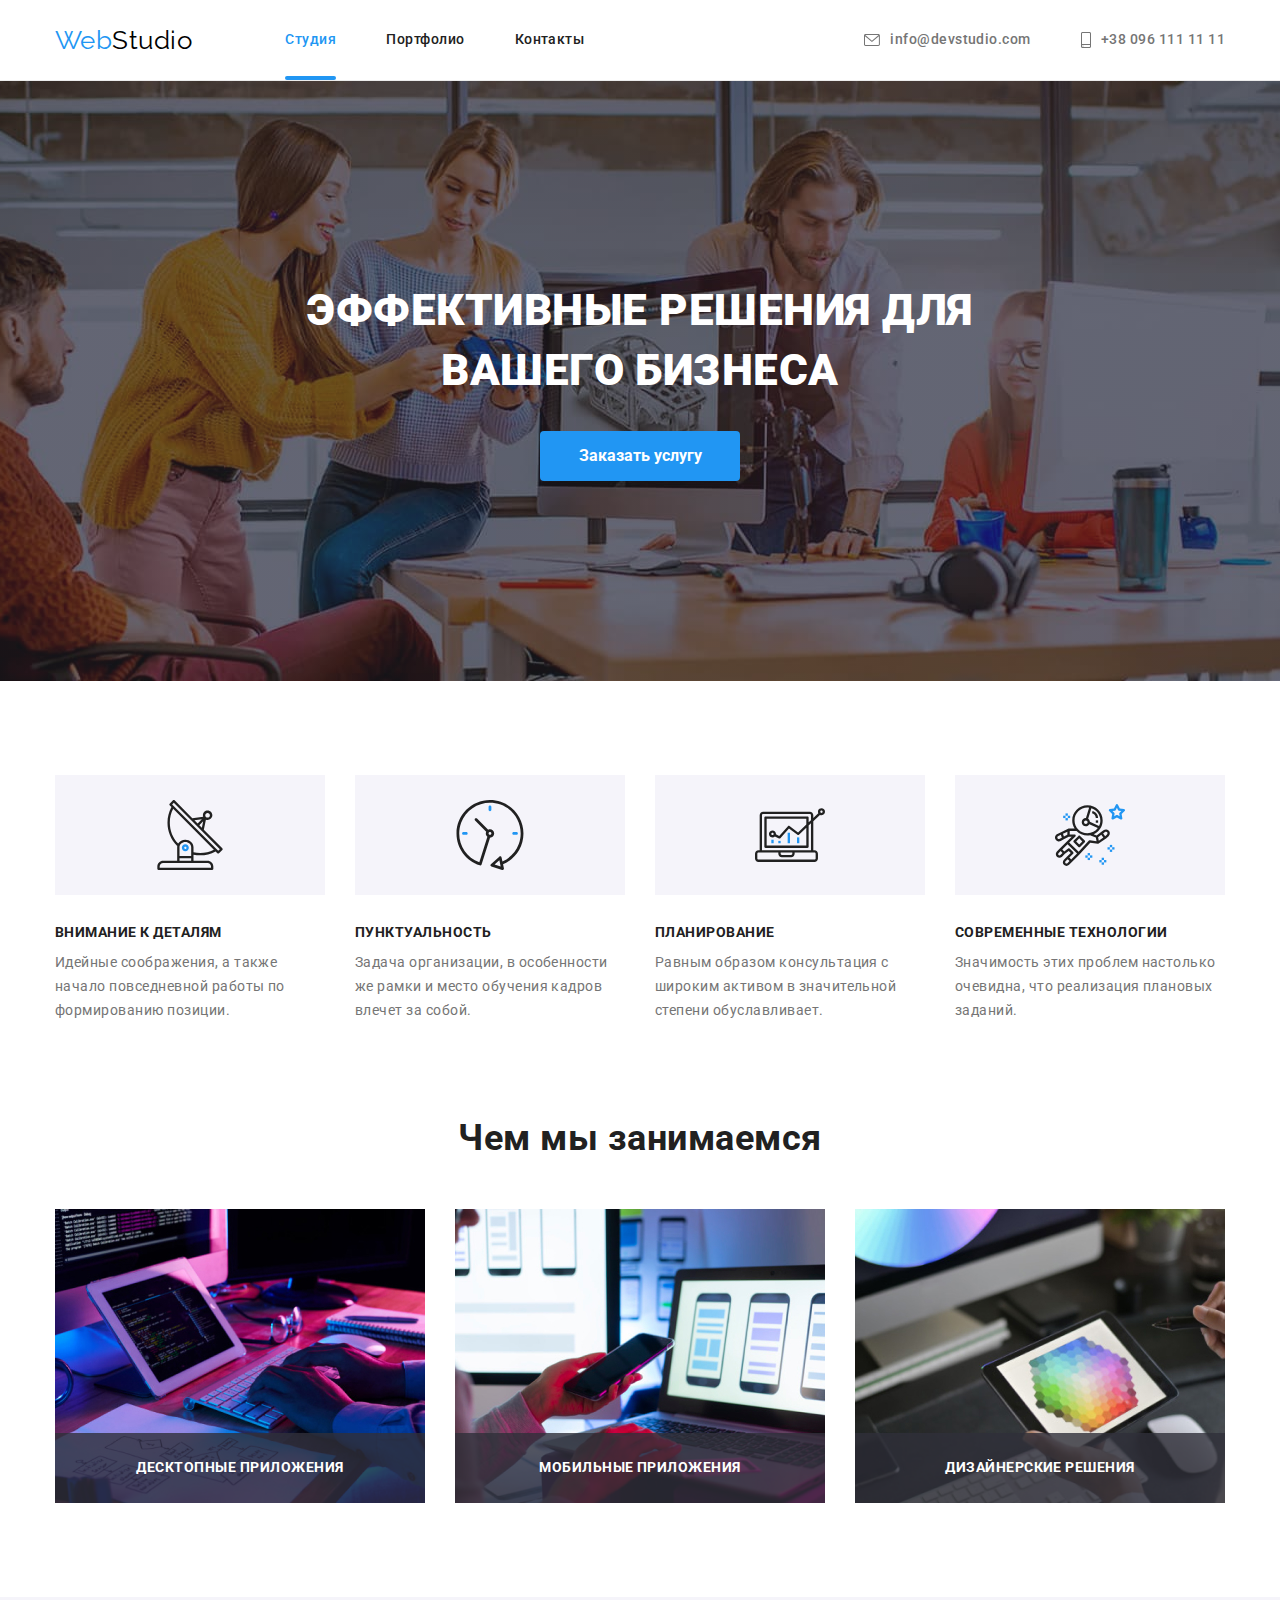
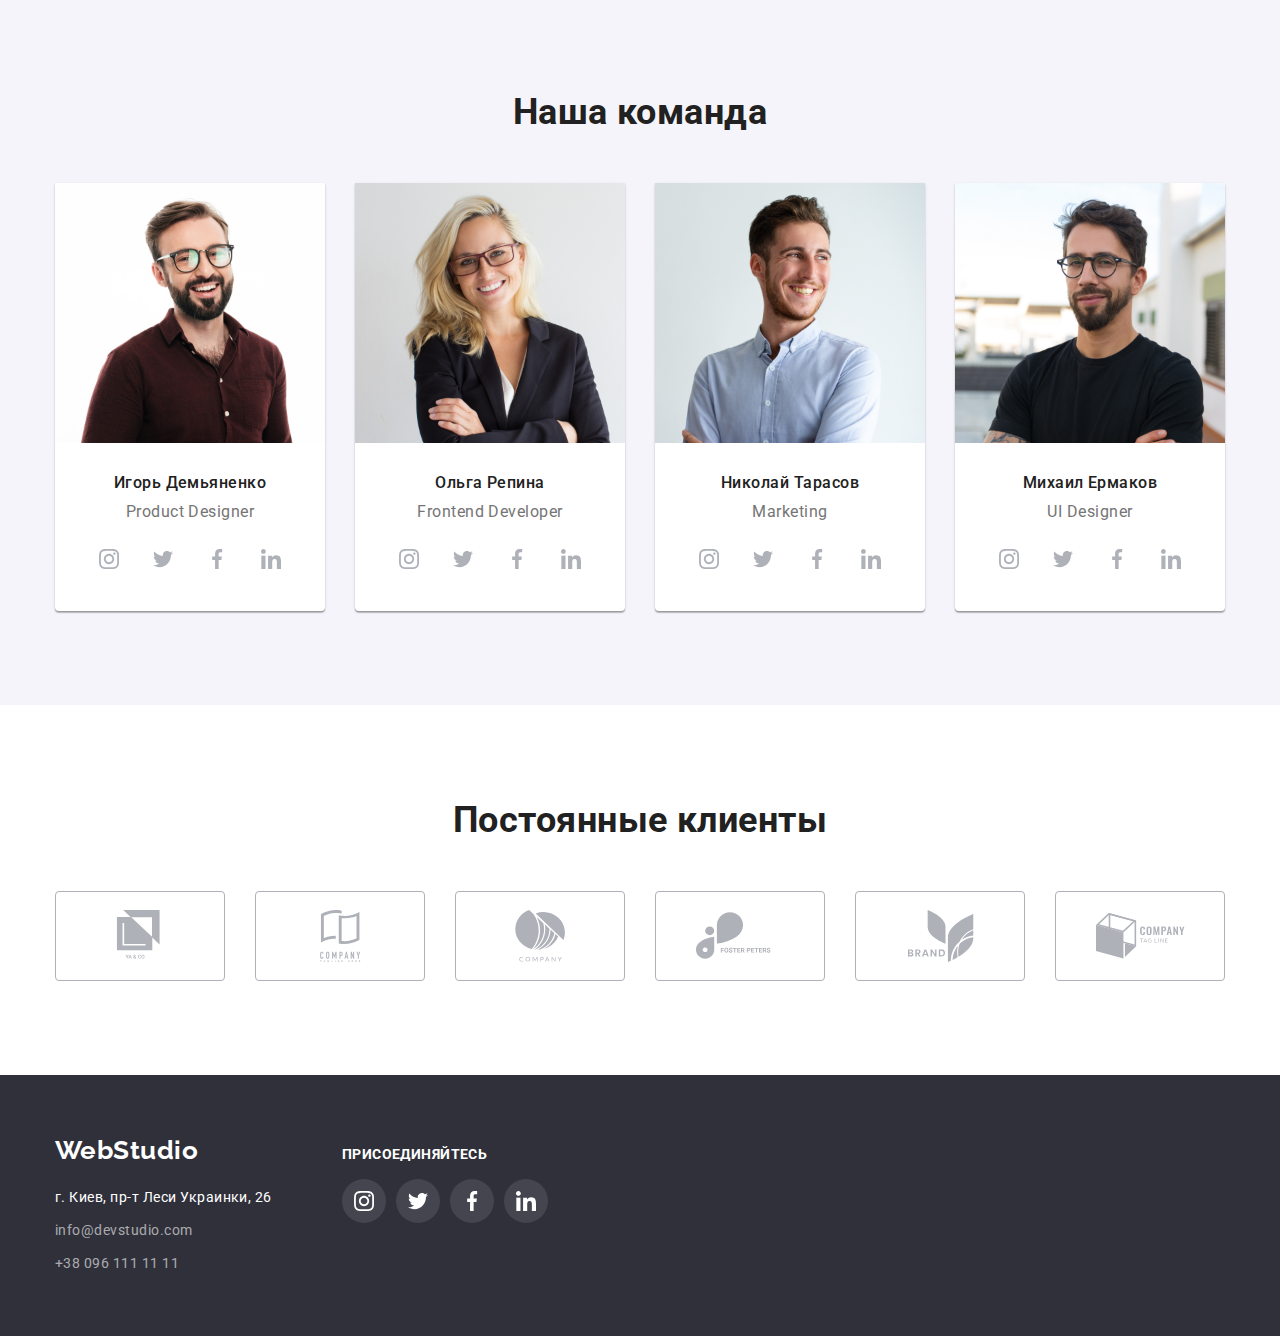
==== index.html @ 4052e4c1 "добавляет файлы из ДЗ №5" ====
<!DOCTYPE html>
<html lang="en">
<head>
    <meta charset="UTF-8">
    <meta name="viewport" content="width=device-width, initial-scale=1.0">
    <link rel="stylesheet" href="https://cdnjs.cloudflare.com/ajax/libs/modern-normalize/1.0.0/modern-normalize.min.css">
    <link rel="stylesheet" href="./css/styles.css">
    <title>Studio</title>
    <link rel="preconnect" href="https://fonts.gstatic.com">
    <link href="https://fonts.googleapis.com/css2?family=Raleway:wght@700&family=Roboto:wght@400;500;700;900&display=swap" rel="stylesheet">
</head>
<body>
 <header class="head">
  <div class="container header">
    <nav class="main-nav"> 
        <a href="./index.html" class="logo-header"><span class="first-part-logo">Web</span>Studio</a>
     <ul class="site-nav list">
         <li class="item"><a class="link current" href="./index.html">Студия</a></li>
         <li class="item"><a class="link" href="./portfolio.html">Портфолио</a></li>
         <li class="item"><a class="link" href="">Контакты</a></li>
     </ul>
    </nav>
       <ul class="auth-nav list">
          <li class="item"><a class="link" href="mailto:info@devstudio.com">
            <svg class="contacts-icon" width="16" height="12">
              <use href="./images/svg/sprite.svg#icon-letter"></use>
            </svg>
            info@devstudio.com</a></li>
          <li class="item"><a class="link" href="tel:+380961111111">
            <svg class="contacts-icon" width="10" height="16">
            <use href="./images/svg/sprite.svg#icon-smartphone"></use>
          </svg>
            +38 096 111 11 11</a></li>
      </ul> 
  </div>
</header>

 <main>
     <!--hero section-->
     <section class="hero">
      <div class="container">
        <h1 class="main-header">Эффективные решения для вашего бизнеса</h1>   
        <button data-modal-open class="button" type="button">Заказать услугу</button>  
      </div>
     </section>
 
     <!--features section-->
     <section class="features-section">
    <div class="container">
        <h2 class="visually-hidden features-main-title">Особенности</h2>
        <ul class="features-list list">
            <li class="item icon-antenna">
                <div class="features-svg">
                  <svg class="features-icon">
                    <use href="./images/svg/sprite.svg#icon-antenna"></use>
                  </svg>
                </div>
                <h3 class="features-title">ВНИМАНИЕ К ДЕТАЛЯМ</h3>
                <p class="features-text">Идейные соображения, а также начало повседневной работы по формированию позиции.</p>
            </li>
            <li class="item icon-clock">
                <div class="features-svg">
                  <svg class="features-icon">
                    <use href="./images/svg/sprite.svg#icon-clock"></use>
                  </svg>
                </div>
                <h3 class="features-title">ПУНКТУАЛЬНОСТЬ</h3>
                <p class="features-text">Задача организации, в особенности же рамки и место обучения кадров влечет за собой.</p>
            </li>
            <li class="item icon-diagram">
                <div class="features-svg">
                  <svg class="features-icon">
                    <use href="./images/svg/sprite.svg#icon-diagram"></use>
                  </svg>
                </div>
                <h3 class="features-title">ПЛАНИРОВАНИЕ</h3>
                <p class="features-text">Равным образом консультация с широким активом в значительной степени обуславливает.</p>
            </li>
            <li class="item icon-astronaut">
                <div class="features-svg">
                  <svg class="features-icon">
                    <use href="./images/svg/sprite.svg#icon-astronaut"></use>
                  </svg>
                </div>
                <h3 class="features-title">СОВРЕМЕННЫЕ ТЕХНОЛОГИИ</h3>
                <p class="features-text">Значимость этих проблем настолько очевидна, что реализация плановых заданий.</p>
            </li>
        </ul>
    </div>
     </section>
     <!--what we do-->
     <section class="section">
       <div class="container">
        <h2 class="what-we-do-title">Чем мы занимаемся</h2>
        <ul class="what-we-do-list list">
         <li class="item">
          <div class="what-we-do-thumb">
             <img src="./images/what-we-do/box1.jpg" alt="photo1" width="370">
             <p class="what-we-do-description">Десктопные приложения</p>
          </div>
         </li>
         <li class="item">
          <div class="what-we-do-thumb">
             <img src="./images/what-we-do/box2.jpg" alt="photo2" width="370">
             <p class="what-we-do-description">Мобильные приложения</p>
          </div>
         </li>
         <li class="item">
          <div class="what-we-do-thumb">
             <img src="./images/what-we-do/box3.jpg" alt="photo3" width="370">
             <p class="what-we-do-description">Дизайнерские решения</p>
          </div>
         </li>
        </ul>
       </div>
     </section>
     <!--our team-->
     <section class="section our-team">
      <div class="container">
        <h2 class="our-team-title">Наша команда</h2>
        <ul class="our-team-list list">
          <li class="our-team-card item">
              <img src="./images/our-team/productdesigner.jpg" alt="Ihor Demianenko" width="270">
              <div class="our-team-description">
               <h3 class="our-team-name">Игорь Демьяненко</h3>
               <p class="our-team-proffession">Product Designer</p>
               <ul class="social-list list">
                <li class="item">
                  <a class="link" href="#">
                   <svg class="social-icon">
                    <use href="./images/svg/sprite.svg#icon-instagram"></use>
                   </svg>  
                  </a>
                </li>
                <li class="item">
                  <a class="link" href="#">
                   <svg class="social-icon">
                    <use href="./images/svg/sprite.svg#icon-twitter"></use>
                   </svg>  
                  </a>
                </li>
                <li class="item">
                  <a class="link" href="#">
                   <svg class="social-icon">
                    <use href="./images/svg/sprite.svg#icon-facebook"></use>
                   </svg>  
                  </a>
                </li>
                <li class="item">
                 <a class="link" href="#">
                  <svg class="social-icon">
                   <use href="./images/svg/sprite.svg#icon-linkedin"></use>
                  </svg>  
                 </a>
                 </li>
               </ul>
            </div>
        </li>
          <li class="our-team-card item">
              <img src="./images/our-team/FrontendDeveloper.jpg" alt="Olga Repina" width="270">
              <div class="our-team-description">
                  <h3 class="our-team-name">Ольга Репина</h3>
                  <p class="our-team-proffession">Frontend Developer</p>
                    <ul class="social-list list">
                      <li class="item">
                        <a class="link" href="#">
                          <svg class="social-icon">
                            <use href="./images/svg/sprite.svg#icon-instagram"></use>
                          </svg>
                        </a>
                      </li>
                      <li class="item">
                        <a class="link" href="#">
                          <svg class="social-icon">
                            <use href="./images/svg/sprite.svg#icon-twitter"></use>
                          </svg>
                        </a>
                      </li>
                      <li class="item">
                        <a class="link" href="#">
                          <svg class="social-icon">
                            <use href="./images/svg/sprite.svg#icon-facebook"></use>
                          </svg>
                        </a>
                      </li>
                      <li class="item">
                        <a class="link" href="#">
                          <svg class="social-icon">
                            <use href="./images/svg/sprite.svg#icon-linkedin"></use>
                          </svg>
                        </a>
                      </li>
                    </ul>
              </div>
        </li>
          <li class="our-team-card item">
              <img src="./images/our-team/Marketing.jpg" alt="Nickolai Tarasov" width="270">
              <div class="our-team-description">
                  <h3 class="our-team-name">Николай Тарасов</h3>
                  <p class="our-team-proffession">Marketing</p>
                    <ul class="social-list list">
                      <li class="item">
                        <a class="link" href="#">
                          <svg class="social-icon">
                            <use href="./images/svg/sprite.svg#icon-instagram"></use>
                          </svg>
                        </a>
                      </li>
                      <li class="item">
                        <a class="link" href="#">
                          <svg class="social-icon">
                            <use href="./images/svg/sprite.svg#icon-twitter"></use>
                          </svg>
                        </a>
                      </li>
                      <li class="item">
                        <a class="link" href="#">
                          <svg class="social-icon">
                            <use href="./images/svg/sprite.svg#icon-facebook"></use>
                          </svg>
                        </a>
                      </li>
                      <li class="item">
                        <a class="link" href="#">
                          <svg class="social-icon">
                            <use href="./images/svg/sprite.svg#icon-linkedin"></use>
                          </svg>
                        </a>
                      </li>
                    </ul>
              </div>
        </li>
          <li class="our-team-card item">             
              <img src="./images/our-team/UIDesigner.jpg" alt="Mickhail Ermakov" width="270">
              <div class="our-team-description">
                  <h3 class="our-team-name">Михаил Ермаков</h3>
                  <p class="our-team-proffession">UI Designer</p>
                    <ul class="social-list list">
                      <li class="item">
                        <a class="link" href="#">
                          <svg class="social-icon">
                            <use href="./images/svg/sprite.svg#icon-instagram"></use>
                          </svg>
                        </a>
                      </li>
                      <li class="item">
                        <a class="link" href="#">
                          <svg class="social-icon">
                            <use href="./images/svg/sprite.svg#icon-twitter"></use>
                          </svg>
                        </a>
                      </li>
                      <li class="item">
                        <a class="link" href="#">
                          <svg class="social-icon">
                            <use href="./images/svg/sprite.svg#icon-facebook"></use>
                          </svg>
                        </a>
                      </li>
                      <li class="item">
                        <a class="link" href="#">
                          <svg class="social-icon">
                            <use href="./images/svg/sprite.svg#icon-linkedin"></use>
                          </svg>
                        </a>
                      </li>
                    </ul>
              </div>
        </li>
        </ul>
      </div>
    </section>
    <!-- customers -->
    <section class="section">
      <div class="container">
       <h2 class="customers-title">Постоянные клиенты</h2>
       <ul class="customers-list list">
         <li class="item">
           <a class="link" href="#">
             <svg class="customers-icon">
              <use href="./images/svg/sprite.svg#icon-client-1"></use>
             </svg>
           </a>
         </li>
        <li class="item">
          <a class="link" href="#">
            <svg class="customers-icon">
              <use href="./images/svg/sprite.svg#icon-client-2"></use>
            </svg>
          </a>
        </li>
        <li class="item">
          <a class="link" href="#">
            <svg class="customers-icon">
              <use href="./images/svg/sprite.svg#icon-client-3"></use>
            </svg>
          </a>
        </li>
        <li class="item">
          <a class="link" href="#">
            <svg class="customers-icon">
              <use href="./images/svg/sprite.svg#icon-client-4"></use>
            </svg>
          </a>
        </li>
        <li class="item">
          <a class="link" href="#">
            <svg class="customers-icon">
              <use href="./images/svg/sprite.svg#icon-client-5"></use>
            </svg>
          </a>
        </li>
        <li class="item">
          <a class="link" href="#">
            <svg class="customers-icon">
              <use href="./images/svg/sprite.svg#icon-client-6"></use>
            </svg>
          </a>
        </li>
       </ul>
      </div>
    </section>
 </main>
<!--footer-->
    <footer class="footer">
     <div class="container">
      <div class="address-section">
        <a class="logo-footer" href="./ind<span class="first-part-logo">Web</span>Studio</a>
        <address class="address">
          <ul class="list">
            <li class="item"><a class="real-address" href="https://goo.gl/maps/gdsCnBA7zZHFmRez9" target="_blank">г. Киев, пр-т
                Леси Украинки, 26</a></li>
            <li class="item"><a class="contacts" href="mailto:info@devstudio.com">info@devstudio.com</a></li>
            <li class="item"><a class="contacts" href="tel:+380961111111">+38 096 111 11 11</a></li>
          </ul>
        </address>
      </div>
      <div class="join-section">
        <p class="join-title">присоединяйтесь</р>
        <ul class="social-list-footer list">
          <li class="item">
            <a class="link" href="#">
              <svg class="social-icon-footer">
                <use href="./images/svg/sprite.svg#icon-instagram"></use>
              </svg>
            </a>
          </li>
          <li class="item">
            <a class="link" href="#">
              <svg class="social-icon-footer">
                <use href="./images/svg/sprite.svg#icon-twitter"></use>
              </svg>
            </a>
          </li>
          <li class="item">
            <a class="link" href="#">
              <svg class="social-icon-footer">
                <use href="./images/svg/sprite.svg#icon-facebook"></use>
              </svg>
            </a>
          </li>
          <li class="item">
            <a class="link" href="#">
              <svg class="social-icon-footer">
                <use href="./images/svg/sprite.svg#icon-linkedin"></use>
              </svg>
            </a>
          </li>
        </ul>
      </div>
     </div>
    </footer>
<!-- modal -->
    <div data-modal class="backdrop  is-hidden">
      <div class="modal">
        <button data-modal-close type="button" class="close-button" >
          <svg class="button-svg">
            <use href="./images/svg/sprite.svg#icon-close"></use>
          </svg>
        </button>
      </div>
    </div>
  <script src="./js/modal.js"></script>
</body>
</html>
---- css/styles.css ----
/* палитра
чёрний основной #000000
дополнительный чёрний #212121
цвет фона hero и footer #2F303A 
белый цвет #FFFFFF
акцент цвет #2196F3
акцент сёрый #757575
фон чем мы занимаемся #E5E5E5
цвет кнопок портфолио #f5f4fa
цвет иконок соцсетей #AFB1B8

*/
/*переменные*/
:root {
  --primary-text-color: #000000;
  --primary-accent-color: #2196f3;
  --secondary-text-color: #212121;
  --secondary-accent-color: #757575;
  --primary-white-color: #ffffff;
  --hero-background-color: #c4c4c4;
  --portfolio-button-bgc: #f5f4fa;
  --primary-bgc-color: #e5e5e5;
  --card-description-border-color: #eeeeee;
  --header-border-color: #ececec;
  --bg-footer-color: #2f303a;
  --social-icon-color: #afb1b8;
}
body {
  background-color: var(--primary-white-color);
  color: var(--primary-text-color);

  font-family: Roboto, sans-serif;
  letter-spacing: 0.03em;
}
img {
  display: block;
  max-width: 100%;
  height: auto;
}
h1,
h2,
h3,
h4,
h5,
h6,
p {
  margin: 0;
}
ul,
ol {
  margin: 0;
  padding: 0;
}
.container {
  margin-left: auto;
  margin: auto;
  padding: 0 15px;
  width: 1200px;
  /* outline: 2px solid tomato; */
}
.list {
  list-style: none;
}
.visually-hidden {
  position: absolute;
  width: 1px;
  height: 1px;
  margin: -1px;
  padding: 0;
  overflow: hidden;
  border: 0;
  clip: rect(0 0 0 0);
}
/*header*/
.head {
  border-bottom: 1px solid var(--header-border-color);
}
.header {
  display: flex;
}
.main-nav {
  display: flex;
  align-items: center;
}

.logo-header {
  color: var(--primary-text-color);

  font-family: Raleway, sans-serif;
  font-size: 26px;
  line-height: 1.19;
  text-decoration: none;
}
/* .logo-header:hover,
.logo-header:focus{
    color:var(--primary-accent-color);
} */
.logo-header .first-part-logo {
  color: var(--primary-accent-color);
}
.site-nav {
  display: flex;

  margin-left: 93px;
}
.site-nav .item + .item {
  margin-left: 50px;
}
/* .site-nav .item:not(:last-child){
    margin-right: 50px;
} */
.site-nav .link {
  display: block;
  padding-top: 32px;
  padding-bottom: 32px;

  color: var(--secondary-text-color);
  font-weight: 500;
  font-size: 14px;
  line-height: 1.14;
  text-decoration: none;

  transition: color 250ms cubic-bezier(0.4, 0, 0.2, 1);
}
.site-nav .link:hover,
.site-nav .link:focus {
  color: var(--primary-accent-color);
}
.site-nav .link.current {
  position: relative;

  color: var(--primary-accent-color);
}

.link.current::after {
  position: absolute;
  bottom: 0;
  left: 0;
  content: '';
  width: 100%;
  height: 4px;
  background-color: var(--primary-accent-color);
  border-radius: 2px;
}
.auth-nav {
  display: flex;
  margin-left: auto;
}
.auth-nav .item + .item {
  margin-left: 50px;
}

/* .auth-nav .item:not(:last-child){
    margin-right: 50px;
} */

.auth-nav .link {
  display: flex;
  align-items: center;
  padding-top: 32px;
  padding-bottom: 32px;

  color: var(--secondary-accent-color);
  font-weight: 500;
  font-size: 14px;
  line-height: 1.14;
  text-decoration: none;

  transition: color 250ms cubic-bezier(0.4, 0, 0.2, 1);
}

.contacts-icon {
  display: block;
  fill: currentColor;
  margin-right: 10px;
}
.auth-nav .link:hover,
.auth-nav .link:focus {
  color: var(--primary-accent-color);
}
/*hero*/
.hero {
  padding-top: 200px;
  padding-bottom: 200px;
  margin: 0 auto;

  background-color: var(--hero-background-color);
  background-image: linear-gradient(
      to right,
      rgba(47, 48, 58, 0.4),
      rgba(47, 48, 58, 0.4)
    ),
    url(../images/hero/hero-img-optimized.jpg);
  background-repeat: no-repeat;
  background-position: center;
  background-size: cover;
  max-width: 1600px;
  max-height: 600px;
  text-align: center;
}
.main-header {
  max-width: 696px;
  margin-bottom: 30px;
  margin-left: auto;
  margin-right: auto;

  color: var(--primary-white-color);
  font-weight: 900;
  font-size: 44px;
  line-height: 1.36;
  text-align: center;
  text-transform: uppercase;
}
/*button*/
.button {
  color: var(--primary-white-color);
  background-color: var(--primary-accent-color);

  font-family: inherit;
  font-weight: 700;
  font-size: 16px;
  line-height: 1.88;
  text-align: center;
  text-decoration: none;

  border-radius: 4px;
  padding: 10px 32px;
  min-width: 200px;
  display: inline-block;
  border: transparent;
  cursor: pointer;
}
/* .button:hover,
.button:focus,
.button:active{
    color: var(--primary-accent-color);
    background-color: var(--primary-white-color);
} */
.section {
  padding-top: 94px;
  padding-bottom: 94px;
}
.features-main-title {
  color: var(--secondary-text-color);

  font-weight: 700;
  font-size: 36px;
  line-height: 1.17;
  text-align: center;
}
/*features*/
.features-section {
  padding-top: 94px;
}
.features-list {
  display: flex;
}
.features-list .item {
  width: 270px;
}

.features-svg {
  display: flex;
  align-items: center;
  justify-content: center;
  width: 270px;
  height: 120px;
  background-color: var(--portfolio-button-bgc);
  margin-bottom: 30px;
}
.features-icon {
  width: 70px;
  height: 70px;
  fill: currentColor;
}

/* .features-list .item::before {
  display: block;
  content: '';
  height: 120px;
  background-size: contain;
  background-repeat: no-repeat;
  background-position: center;
  background-color: var(--portfolio-button-bgc);
  margin-bottom: 30px;
}
.icon-antenna::before {
  background-image: url(../images/svg/featers-icon/antenna.svg);
}
.icon-clock::before {
  background-image: url(../images/svg/featers-icon/clock.svg);
}
.icon-diagram::before {
  background-image: url(../images/svg/featers-icon/diagram.svg);
}
.icon-astronaut::before {
  background-image: url(../images/svg/featers-icon/astronaut.svg);
} */

.features-list .item + .item {
  margin-left: 30px;
}
.features-title {
  color: var(--secondary-text-color);
  font-weight: 700;
  font-size: 14px;
  line-height: 1.14;
  text-transform: uppercase;
}

.features-text {
  margin-top: 10px;
  color: var(--secondary-accent-color);
  font-size: 14px;
  line-height: 1.71;
}
/* what we do */
.what-we-do-title {
  color: var(--secondary-text-color);
  font-weight: 700;
  font-size: 36px;
  line-height: 1.17;
  text-align: center;
}
.what-we-do-list {
  display: flex;
  margin-top: 50px;
}
.what-we-do-list .item + .item {
  margin-left: 30px;
}

.what-we-do-thumb {
  position: relative;
}
.what-we-do-description {
  position: absolute;
  bottom: 0;
  left: 0;
  font-weight: 700;
  font-size: 14px;
  line-height: 1.14;
  text-align: center;
  text-transform: uppercase;

  color: #ffffff;
  width: 100%;
  height: 70px;
  padding-top: 27px;
  padding-bottom: 27px;
  background-color: rgba(47, 48, 58, 0.8);
}
/*our team*/
.our-team {
  background-color: var(--portfolio-button-bgc);
}
.our-team-title {
  color: var(--secondary-text-color);
  font-weight: 700;
  font-size: 36px;
  line-height: 1.17;
  text-align: center;
}
.our-team-list {
  display: flex;
  margin-top: 50px;
}
.our-team-list > .item + .item {
  margin-left: 30px;
}
.our-team-card {
  width: 270px;
  border-radius: 0px 0px 4px 4px;
  background-color: var(--primary-white-color);
  box-shadow: 0px 1px 3px rgba(0, 0, 0, 0.12), 0px 1px 1px rgba(0, 0, 0, 0.14),
    0px 2px 1px rgba(0, 0, 0, 0.2);
}
.our-team-description {
  padding-top: 30px;
  padding-bottom: 30px;
  padding-left: 24px;
  padding-right: 24px;
}
.our-team-name {
  color: var(--secondary-text-color);
  font-weight: 500;
  font-size: 16px;
  line-height: 1.19;
  text-align: center;
}
.our-team-proffession {
  margin-top: 10px;

  color: var(--secondary-accent-color);
  font-size: 16px;
  line-height: 1.19;
  text-align: center;
}
.social-list {
  display: flex;
  justify-content: center;
  align-items: center;
  margin-top: 16px;
}
.social-list .item + .item {
  margin-left: 10px;
}
.social-list .link {
  display: flex;
  justify-content: center;
  align-items: center;
  width: 44px;
  height: 44px;
  border-radius: 50%;
  color: var(--social-icon-color);

  transition: background-color 250ms cubic-bezier(0.4, 0, 0.2, 1),
    color 250ms cubic-bezier(0.4, 0, 0.2, 1);
}
.social-icon {
  width: 20px;
  height: 20px;
  fill: currentColor;
}
.social-list .link:hover,
.social-list .link:focus {
  background-color: var(--primary-accent-color);
  color: var(--primary-white-color);
  fill: currentColor;
}
/* regular customers */
.customers-title {
  color: var(--secondary-text-color);
  font-weight: 700;
  font-size: 36px;
  line-height: 1.17;
  text-align: center;
}
.customers-list {
  margin-top: 50px;
  display: flex;
  justify-content: center;
  align-items: center;
}

.customers-list .item + .item {
  margin-left: 30px;
}
.customers-list .link {
  display: flex;
  justify-content: center;
  align-items: center;
  width: 170px;
  height: 90px;
  color: var(--social-icon-color);
  border: 1px solid #afb1b8;
  border-radius: 4px;

  transition: border-color 250ms cubic-bezier(0.4, 0, 0.2, 1),
    color 250ms cubic-bezier(0.4, 0, 0.2, 1),
    fill 250ms cubic-bezier(0.4, 0, 0.2, 1),
    border-color 250ms cubic-bezier(0.4, 0, 0.2, 1);
}
.customers-icon {
  width: 89px;
  height: 52px;
  fill: currentColor;
}
.customers-list .link:hover,
.customers-list .link:focus {
  border-color: var(--primary-accent-color);
  color: var(--primary-accent-color);
  fill: currentColor;
}

/*footer*/
.footer {
  padding-top: 60px;
  padding-bottom: 60px;

  background-color: var(--bg-footer-color);
  font-style: normal;
}
.footer .container {
  display: flex;
  align-items: baseline;
}
.address-section {
  margin-right: 70px;
}
.logo-footer {
  color: var(--primary-white-color);
  font-family: Raleway, sans-serif;
  font-weight: 700;
  font-size: 26px;
  line-height: 1.19;
  text-decoration: none;
}
/* .logo-footer:hover,
.logo-footer:focus{
    color:var(--primary-accent-color);
} */
.logo-footer .first-part-logo {
  color: var(--primary-accent-color);
}
.address {
  margin-top: 20px;

  font-style: normal;
  font-size: 14px;
  line-height: 1.71;
}
.real-address {
  color: var(--primary-white-color);
  text-decoration: none;
}
.address .item + .item {
  margin-top: 9px;
}
.contacts {
  color: rgba(255, 255, 255, 0.6);
  text-decoration: none;
}
.join-title {
  color: var(--primary-white-color);
  font-weight: 700;
  font-size: 14px;
  line-height: 1.14;
  letter-spacing: 0.03em;
  text-transform: uppercase;
}
.social-list-footer {
  display: flex;
  justify-content: center;
  align-items: center;
  margin-top: 16px;
}
.social-list-footer .item + .item {
  margin-left: 10px;
}
.social-list-footer .link {
  display: flex;
  justify-content: center;
  align-items: center;
  width: 44px;
  height: 44px;
  border-radius: 50%;
  background: rgba(255, 255, 255, 0.1);
  color: var(--primary-white-color);

  transition: background-color 250ms cubic-bezier(0.4, 0, 0.2, 1);
}
.social-icon-footer {
  width: 20px;
  height: 20px;
  fill: currentColor;
}
.social-list-footer .link:hover,
.social-list-footer .link:focus {
  background-color: var(--primary-accent-color);
  color: var(--primary-white-color);
  fill: currentColor;
}

/*portfolio*/
.portfolio-header {
  font-weight: 900;
  font-size: 44px;
  line-height: 1.36;
  text-align: center;
  text-transform: uppercase;
}
.buttons-list {
  display: flex;
  justify-content: center;
  margin-bottom: 50px;
}
.buttons-list .item + .item {
  margin-left: 8px;
}
.nav-button {
  padding: 6px 22px;
  border-color: transparent;
  border-radius: 4px;

  background-color: var(--portfolio-button-bgc);
  color: var(--secondary-text-color);
  font-family: inherit;
  font-weight: 500;
  font-size: 16px;
  line-height: 1.62;
  text-align: center;
  text-decoration: none;
  cursor: pointer;

  transition: background-color 250ms cubic-bezier(0.4, 0, 0.2, 1),
    color 250ms cubic-bezier(0.4, 0, 0.2, 1),
    box-shadow 250ms cubic-bezier(0.4, 0, 0.2, 1);
}
.nav-button:hover,
.nav-button:focus {
  background-color: var(--primary-accent-color);
  color: var(--primary-white-color);
  outline: none;
  box-shadow: 0px 3px 1px rgba(0, 0, 0, 0.1), 0px 1px 2px rgba(0, 0, 0, 0.08),
    0px 2px 2px rgba(0, 0, 0, 0.12);
}

.portfolio-thumb {
  width: 370px;
  height: 294px;
  overflow: hidden;
}
.card-link:hover .portfolio-overlay {
  transform: translateY(-100%);
}

.portfolio-overlay {
  width: 100%;
  height: 100%;
  padding: 63px 24px;
  font-size: 18px;
  line-height: 1.56;

  color: #ffffff;
  background-color: #2196f3e6;

  transition: transform 250ms cubic-bezier(0.4, 0, 0.2, 1);
}

.card-list {
  display: flex;
  margin: -15px;
  flex-wrap: wrap;
}
.card-item {
  margin: 15px;
  width: 370px;
}
/* .card-list:not(:nth-child(3n)) {
    margin-left: 15px;
} */

/* .card-list .item + .item{
    margin-left: 30px;
} */
.card-description {
  background-color: var(--primary-white-color);
  padding: 20px 24px;
  border-left: 1px solid var(--card-description-border-color);
  border-right: 1px solid var(--card-description-border-color);
  border-bottom: 1px solid var(--card-description-border-color);
}
.card-link {
  display: block;
  text-decoration: none;

  transition: box-shadow 250ms cubic-bezier(0.4, 0, 0.2, 1);
}
.card-link:hover,
.card-link:focus {
  box-shadow: 0px 1px 1px rgba(0, 0, 0, 0.12), 0px 4px 4px rgba(0, 0, 0, 0.06),
    1px 4px 6px rgba(0, 0, 0, 0.16);

  /* transition: tramsform 250ms cubic-bezier(0.4, 0, 0.2, 1); */
}

.card.title {
  margin-bottom: 4px;
  color: var(--secondary-text-color);

  font-weight: 700;
  font-size: 18px;
  line-height: 2;
  text-decoration: none;
}
.card-text {
  color: var(--secondary-accent-color);

  font-size: 16px;
  line-height: 1.88;
  text-decoration: none;
}
.backdrop {
  position: fixed;
  left: 0px;
  top: 0px;
  width: 100%;
  height: 100%;
  background-color: rgba(0, 0, 0, 0.2);
  opacity: 1;
  transition: opacity 250ms cubic-bezier(0.4, 0, 0.2, 1);
}
.backdrop.is-hidden {
  opacity: 0;
  pointer-events: none;
}

.backdrop.is-hidden .modal {
  transform: translate(-50%, -50%) scale(1.1);
}

.modal {
  position: absolute;
  top: 50%;
  left: 50%;
  transform: translate(-50%, -50%) scale(1);
  min-width: 528px;
  min-height: 521px;

  background-color: #ffffff;
  box-shadow: 0px 1px 3px rgba(0, 0, 0, 0.12), 0px 1px 1px rgba(0, 0, 0, 0.14),
    0px 2px 1px rgba(0, 0, 0, 0.2);
  border-radius: 4px;
  transition: transform 250ms cubic-bezier(0.4, 0, 0.2, 1);
}
.close-button {
  display: flex;
  align-items: center;
  justify-content: center;
  position: absolute;
  right: 8px;
  top: 8px;
  width: 30px;
  height: 30px;
  border-radius: 50%;
  cursor: pointer;

  background: #ffffff;
  border: 1px solid rgba(0, 0, 0, 0.1);
}
.button-svg {
  width: 18px;
  height: 18px;
}
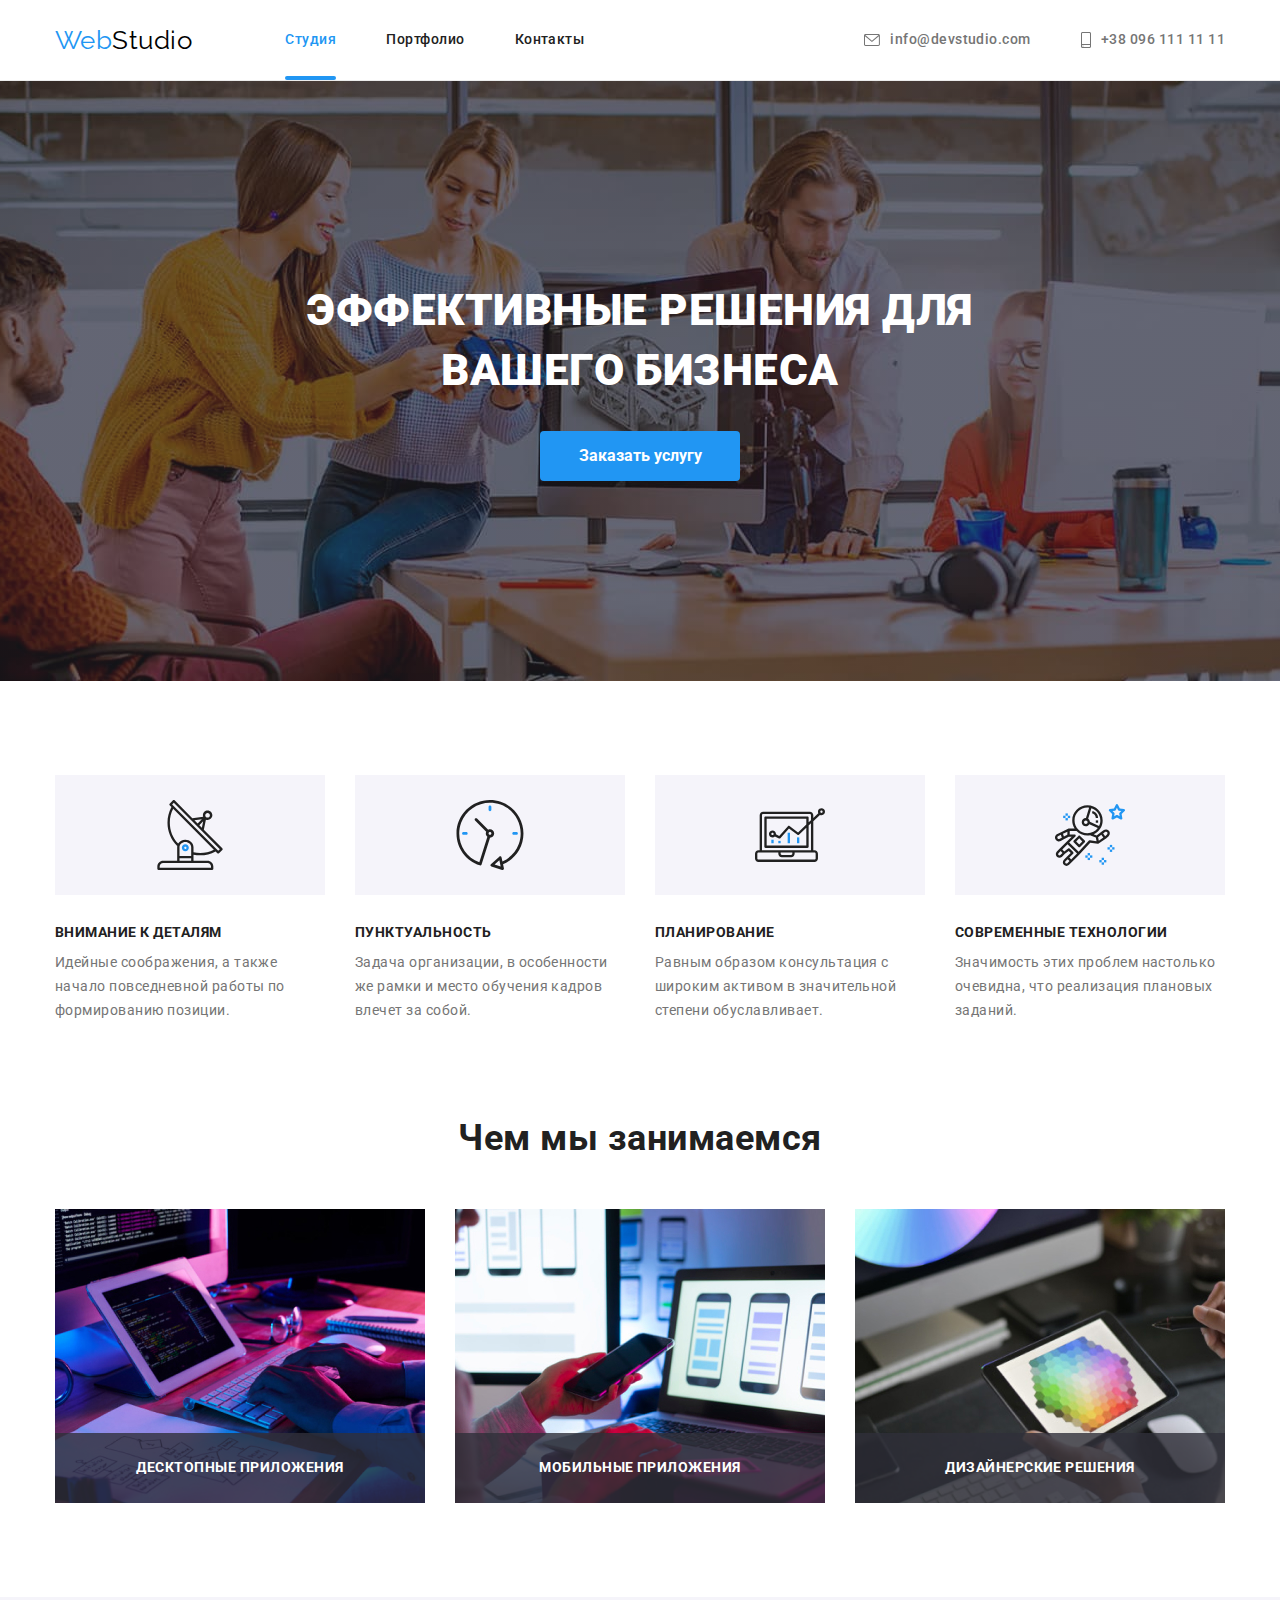
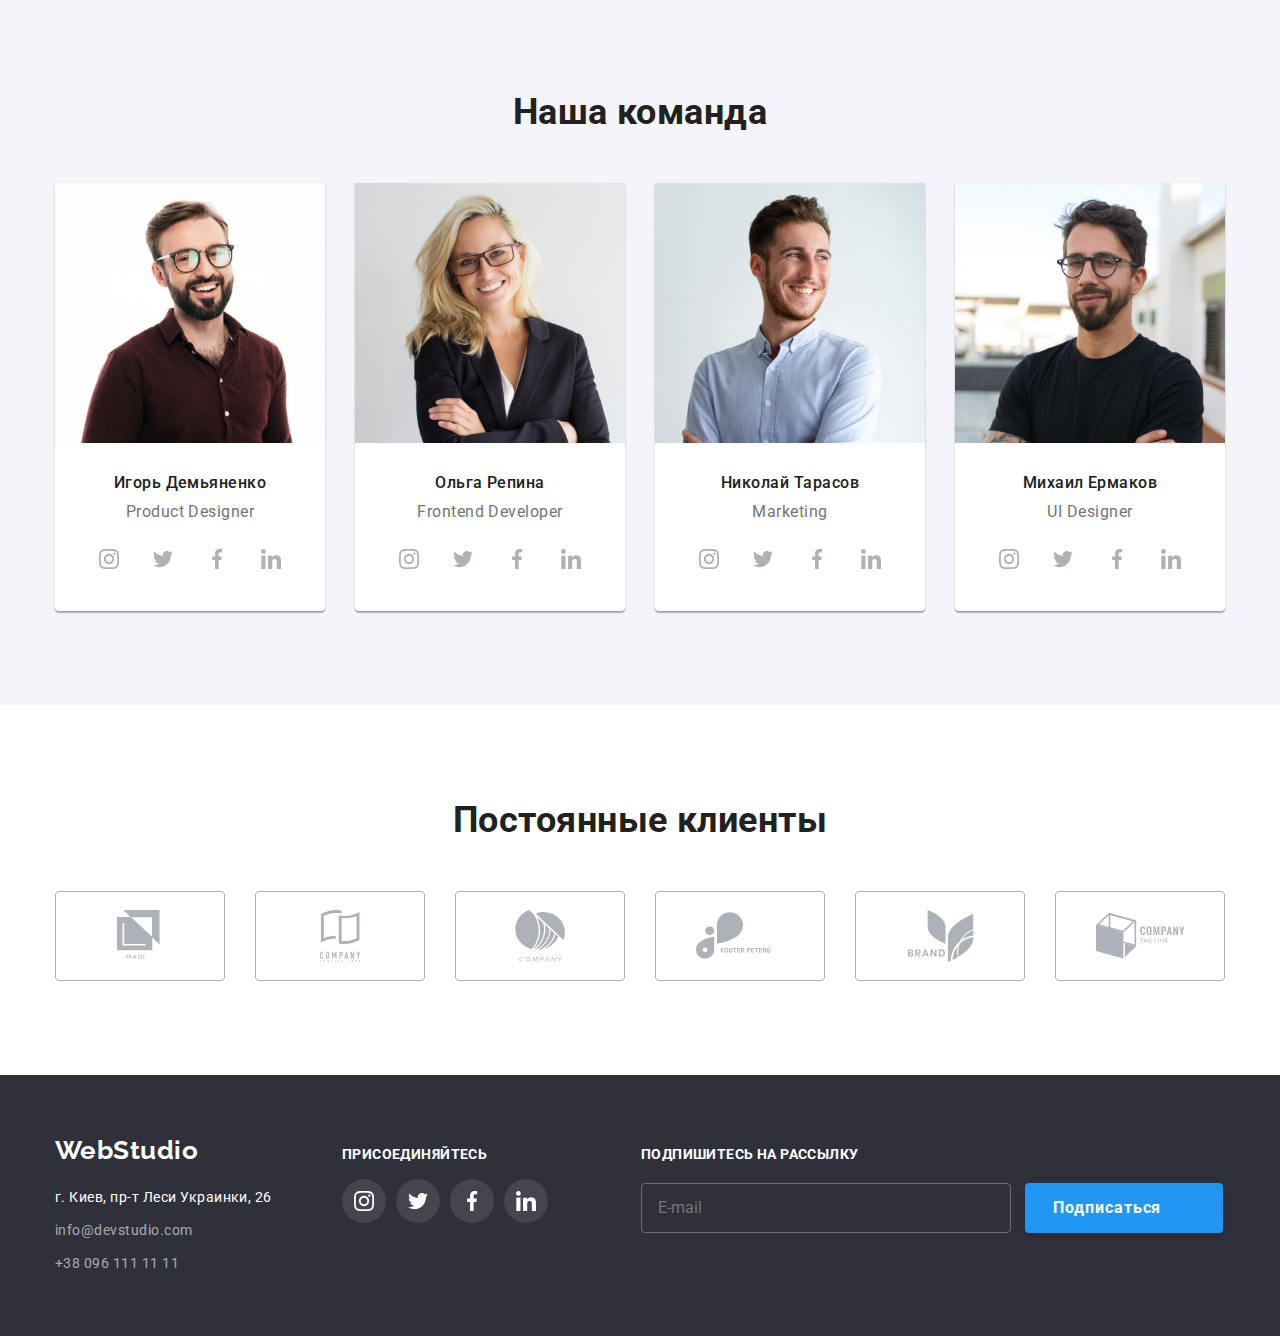
==== commit fd86baec: "добавляет стили согласно ДЗ №6" ====
--- a/index.html
+++ b/index.html
@@ -368,12 +368,61 @@
           </li>
         </ul>
       </div>
+      <div class="sign-section">
+       <b class="sign-title">Подпишитесь на рассылку</b>
+       <form class="footer-form" action="#">
+        <label class="footer-form-label">
+          <input class="footer-form-input" name="user-mail" placeholder="E-mail" type="mail">
+        </label>
+        <button class="footer-btn" type="submit">Подписаться
+          <svg class="footer-form-icon">
+            <use href="./images/svg/sprite.svg#icon-paper-plane"></use>
+          </svg>
+        </button>
+       </form>
+      </div>
      </div>
     </footer>
 <!-- modal -->
     <div data-modal class="backdrop  is-hidden">
       <div class="modal">
-        <button data-modal-close type="button" class="close-button" >
+        <form action="#" class="form" autocomplete="off">
+          <b class="form-title">Оставьте свои данные, мы вам перезвоним</b>
+          <ul class="list form-field">
+            <li class="item">
+              <label class="form-label" for="name">Имя</label>
+              <input class="form-input" id="name" name="user-name" placeholder=" " type="text">
+              <svg class="form-icon">
+                <use href="./images/svg/sprite.svg#icon-person"></use>
+              </svg>
+            </li>
+            <li class="item">
+              <label class="form-label" for="phone">Телефон</label>
+              <input class="form-input" id="phone" name="user-phone" placeholder=" " type="tel">
+              <svg class="form-icon">
+                <use href="./images/svg/sprite.svg#icon-phone"></use>
+              </svg>
+            </li>
+            <li class="item">
+              <label class="form-label" for="mail">Почта</label>
+              <input class="form-input" id="mail" name="user-mail" placeholder=" " type="mail">
+              <svg class="form-icon">
+                <use href="./images/svg/sprite.svg#icon-email"></use>
+              </svg>
+            </li>
+            <li class="item">
+              <label class="form-label" for="coment">Комментарий</label>
+              <textarea class="form-coment" id="coment" name="user-coment" placeholder="Введите текст" type="text"></textarea>
+            </li>
+          </ul>
+          <input class="checkbox" id="checkbox" name="checkbox" type="checkbox">
+          <label class="label-checkbox" for="checkbox">Соглашаюсь с рассылкой и принимаю 
+            <!-- <span class="agreement">Условия договора</span> -->
+            <a class="agreement" href="#">Условия договора</a>
+          </label>
+          <button class="send-btn" type="submit">Отправить</button>
+        </form>
+        <button data-modal-close type="button" class="close-button">
           <svg class="button-svg">
             <use href="./images/svg/sprite.svg#icon-close"></use>
           </svg>
@@ -382,4 +431,30 @@
     </div>
   <script src="./js/modal.js"></script>
 </body>
-</html>+</html>
+
+
+    <!-- <ul class="form-list list">
+                <li class="item">
+                  <label class="form-label">Имя</label>
+                  <input type="text" name="user-name"> 
+                </li>
+                <li class="item">
+                  <label class="form-label">Телефон</label>
+                  <input type="tel" name="user-tel">
+                </li>
+                <li class="item">
+                  <label class="form-label">Почта</label>
+                  <input type="mail" name="user-mail">
+                </li>
+                <li class="item">
+                  <label class="form-label">Комментарий</label>
+                  <input type="text" placeholder="Введите текст" name="user-coment">
+                </li>
+              </ul>
+              <label>
+                <input type="checkbox">
+                <span>Соглашаюсь с рассылкой и принимаю</span>
+                <a href="#">Условия договора</a>
+              </label>
+              <button type="submit">Отправить</button> -->--- a/css/styles.css
+++ b/css/styles.css
@@ -562,6 +562,66 @@
   fill: currentColor;
 }
 
+.sign-section {
+  width: 570px;
+  margin-left: 93px;
+}
+
+.sign-title {
+  display: block;
+  color: var(--primary-white-color);
+  font-weight: 700;
+  font-size: 14px;
+  line-height: 1.14;
+  letter-spacing: 0.03em;
+  text-transform: uppercase;
+  margin-bottom: 20px;
+}
+.footer-form {
+  display: flex;
+}
+.footer-form-input {
+  width: 370px;
+  height: 50px;
+  padding-left: 16px;
+  border: 1px solid rgba(255, 255, 255, 0.3);
+  box-shadow: (0px 4px 4px rgba(0, 0, 0, 0.15));
+  border-radius: 4px;
+  background-color: inherit;
+}
+.footer-btn {
+  display: flex;
+  width: 200px;
+  height: 50px;
+  padding: 10px 28px;
+  margin-left: 14px;
+
+  color: var(--primary-white-color);
+  background-color: #2196f3;
+  font-weight: 700;
+  font-size: 16px;
+  line-height: 1.88;
+  letter-spacing: 0.06em;
+  text-align: center;
+  text-decoration: none;
+  border-radius: 4px;
+  box-shadow: 0px 4px 4px rgba(0, 0, 0, 0.15);
+  border: transparent;
+  cursor: pointer;
+}
+
+.footer-form-icon {
+  display: block;
+  width: 24px;
+  height: 24px;
+  fill: currentColor;
+  margin-left: 10px;
+}
+/* .footer-btn::after {
+  content: ' ';
+  display: inline-block;
+  background-image: url("data:image/svg+xml,%3Csvg width='24' height='24' viewBox='0 0 24 24' fill='none' xmlns='http://www.w3.org/2000/svg'%3E%3Cpath d='M24 0L0 13.5L7.66994 16.3407L19.5 5.25002L10.5017 17.3896L10.509 17.3923L10.5 17.3896V24.0001L14.8013 18.982L20.2501 21.0001L24 0Z' fill='white'/%3E%3C/svg%3E%0A");
+} */
 /*portfolio*/
 .portfolio-header {
   font-weight: 900;
@@ -706,7 +766,8 @@
   left: 50%;
   transform: translate(-50%, -50%) scale(1);
   min-width: 528px;
-  min-height: 521px;
+  min-height: 581px;
+  padding: 40px;
 
   background-color: #ffffff;
   box-shadow: 0px 1px 3px rgba(0, 0, 0, 0.12), 0px 1px 1px rgba(0, 0, 0, 0.14),
@@ -728,8 +789,169 @@
 
   background: #ffffff;
   border: 1px solid rgba(0, 0, 0, 0.1);
+
+  transition: fill 250ms cubic-bezier(0.4, 0, 0.2, 1);
+}
+.close-button:hover,
+.close-button:focus {
+  fill: var(--primary-accent-color);
 }
 .button-svg {
   width: 18px;
   height: 18px;
 }
+.form {
+  position: absolute;
+}
+
+.form-title {
+  display: block;
+  margin-bottom: 12px;
+  font-size: 20px;
+  line-height: 1.15;
+  text-align: center;
+
+  color: var(--secondary-text-color);
+}
+
+.form-field {
+  margin-bottom: 20px;
+}
+.form-field .item + .item {
+  margin-top: 10px;
+}
+
+.form-label {
+  display: block;
+  margin-bottom: 4px;
+  font-size: 12px;
+  line-height: 1.16;
+  letter-spacing: 0.01em;
+
+  color: var(--secondary-accent-color);
+}
+.form-field .item + .item {
+  margin-top: 10px;
+}
+.form-input {
+  /* display: block; */
+  padding-left: 42px;
+  min-width: 448px;
+  min-height: 40px;
+  border: 1px solid rgba(33, 33, 33, 0.2);
+  border-radius: 4px;
+
+  transition: border-color 250ms cubic-bezier(0.4, 0, 0.2, 1);
+}
+.form-coment {
+  resize: none;
+  padding: 12px 16px;
+  min-width: 448px;
+  min-height: 120px;
+  border: 1px solid rgba(33, 33, 33, 0.2);
+  border-radius: 4px;
+  text-align: start;
+
+  transition: border-color 250ms cubic-bezier(0.4, 0, 0.2, 1);
+}
+.form-field .item {
+  position: relative;
+}
+.form-icon {
+  position: absolute;
+  left: 12px;
+  bottom: 11px;
+  display: inline-block;
+  width: 18px;
+  height: 18px;
+  fill: currentColor;
+
+  transition: fill 250ms cubic-bezier(0.4, 0, 0.2, 1);
+}
+
+/* .form-label:focus .form-input {
+  border: 1px solid #2196f3;
+} */
+.form-input:focus,
+.form-coment:focus {
+  border-color: #2196f3;
+  outline: none;
+}
+.form-input:focus + .form-icon {
+  fill: var(--primary-accent-color);
+}
+.label-checkbox {
+  font-size: 14px;
+  line-height: 1.71;
+  letter-spacing: 0.03em;
+
+  color: var(--secondary-accent-color);
+}
+.checkbox {
+  -webkit-appearance: none;
+  -moz-appearance: none;
+  appearance: none;
+  position: absolute;
+  width: 1px;
+  height: 1px;
+  margin: -1px;
+  padding: 0;
+  overflow: hidden;
+  border: 0;
+  clip: rect(0 0 0 0);
+}
+
+.label-checkbox {
+  position: relative;
+  display: block;
+  padding-left: 35px;
+}
+.label-checkbox::after {
+  position: absolute;
+  left: 12px;
+  top: 5px;
+  content: ' ';
+  display: inline-block;
+  width: 16px;
+  height: 15px;
+  background-image: url("data:image/svg+xml,%3Csvg width='16' height='15' viewBox='0 0 16 15' fill='none' xmlns='http://www.w3.org/2000/svg'%3E%3Cpath d='M14.2222 1.66667V13.3333H1.77778V1.66667H14.2222ZM14.2222 0H1.77778C0.8 0 0 0.75 0 1.66667V13.3333C0 14.25 0.8 15 1.77778 15H14.2222C15.2 15 16 14.25 16 13.3333V1.66667C16 0.75 15.2 0 14.2222 0Z' fill='%23212121'/%3E%3C/svg%3E");
+  outline: 1px solid #ffffff;
+
+  transition: outline-color 250ms cubic-bezier(0.4, 0, 0.2, 1);
+}
+.checkbox:checked ~ .label-checkbox::after {
+  background-image: url("data:image/svg+xml,%3Csvg width='16' height='15' viewBox='0 0 16 15' fill='none' xmlns='http://www.w3.org/2000/svg'%3E%3Crect width='16' height='15' rx='2' fill='%232196F3'/%3E%3Cpath d='M3.95703 7.75166L3.88825 7.68604L3.81923 7.75141L2.93123 8.59258L2.85486 8.66492L2.93097 8.73753L6.42671 12.0724L6.49574 12.1382L6.56476 12.0724L14.069 4.91352L14.1449 4.84116L14.069 4.76881L13.1873 3.92764L13.1183 3.86183L13.0493 3.92761L6.49577 10.1735L3.95703 7.75166Z' fill='white' stroke='white' stroke-width='0.2'/%3E%3C/svg%3E");
+}
+.checkbox:focus ~ .label-checkbox::after {
+  outline-color: #000000;
+}
+.agreement {
+  display: inline-block;
+  font-size: 14px;
+  line-height: 1.71;
+  letter-spacing: 0.03em;
+  text-decoration-line: underline;
+
+  color: #2196f3;
+}
+.send-btn {
+  display: block;
+  width: 200px;
+  height: 50px;
+  margin: 30px auto 0 auto;
+  padding: 10px 55px;
+
+  color: var(--primary-white-color);
+  background-color: #188ce8;
+  font-family: inherit;
+  font-weight: 700;
+  font-size: 16px;
+  line-height: 1.88;
+  letter-spacing: 0.06em;
+  text-align: center;
+  text-decoration: none;
+  border-radius: 4px;
+  box-shadow: 0px 4px 4px rgba(0, 0, 0, 0.15);
+  border: transparent;
+  cursor: pointer;
+}
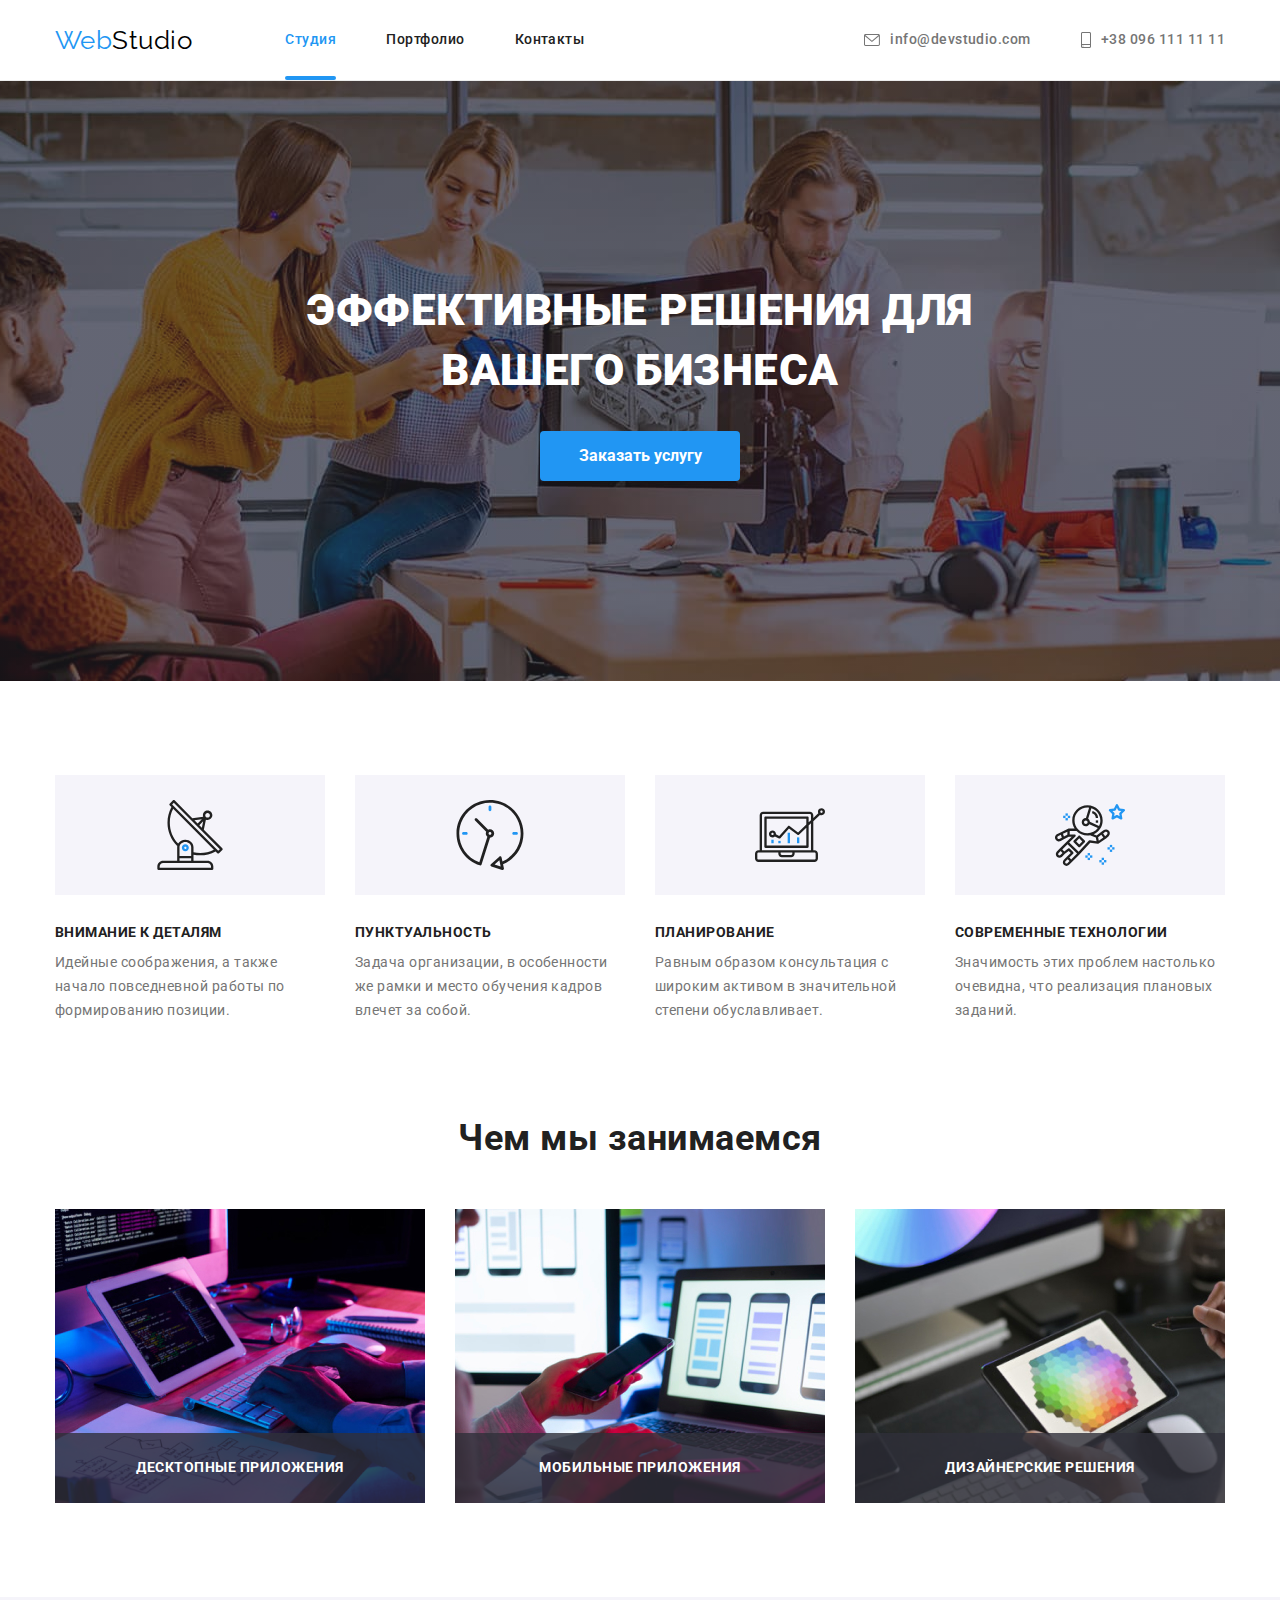
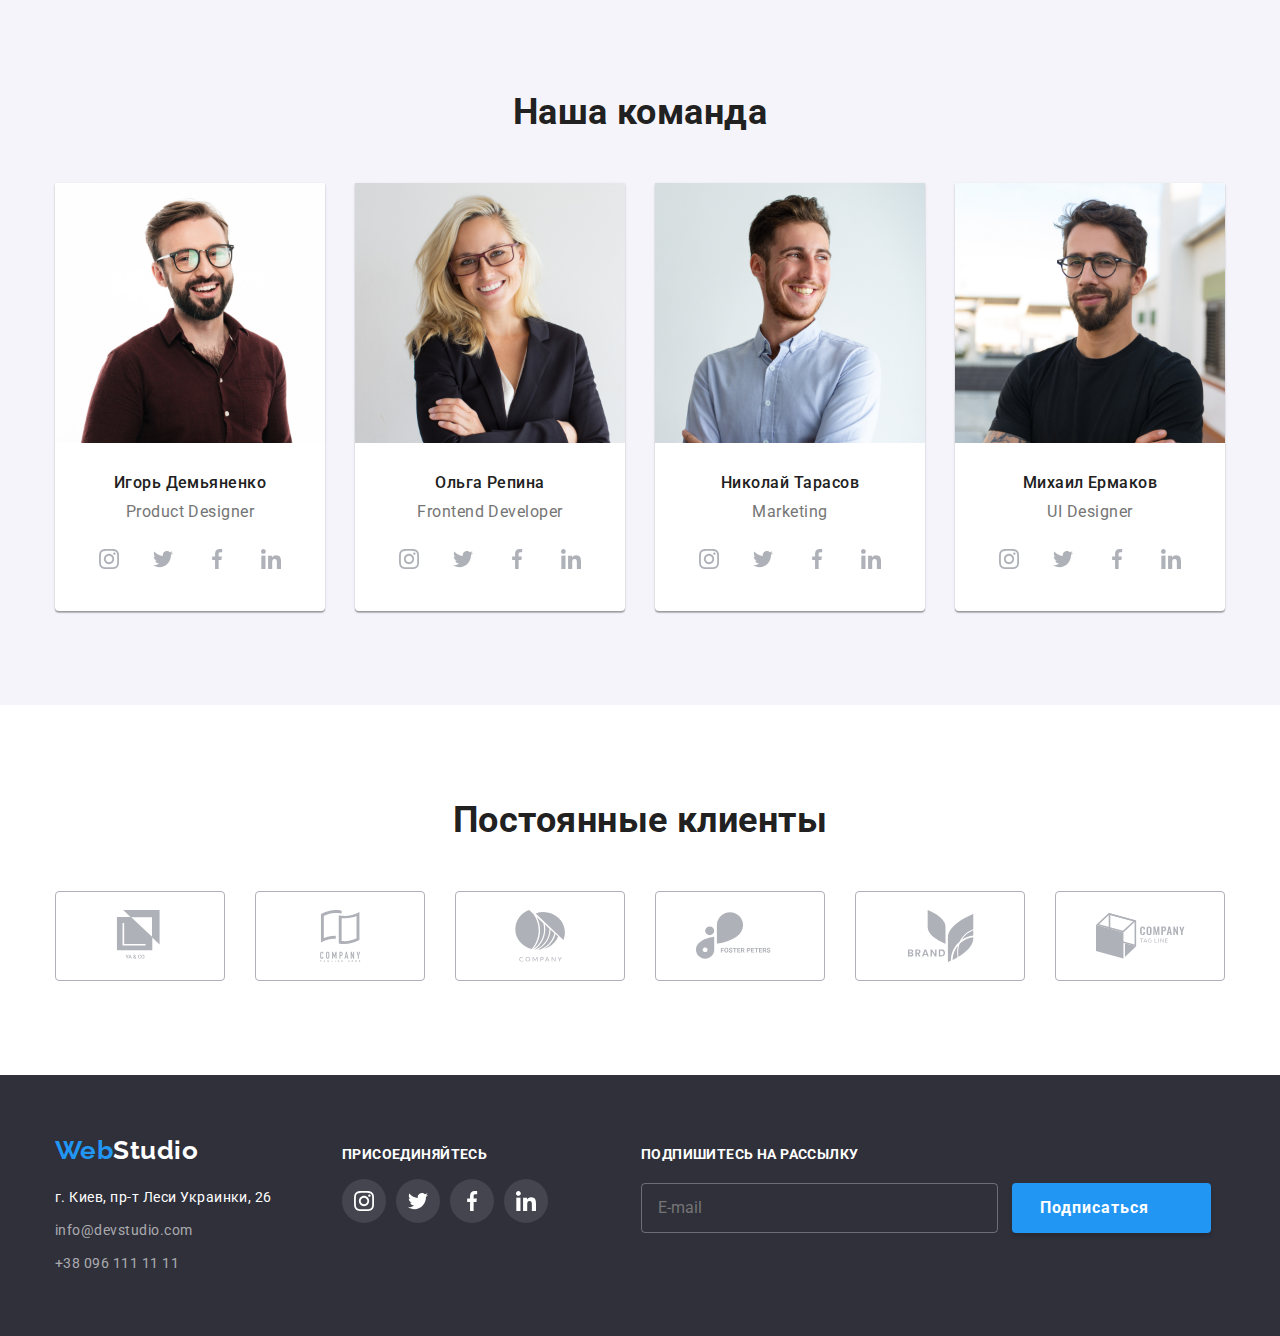
==== commit 5b4feb45: "добавляет правки после сабмита" ====
--- a/index.html
+++ b/index.html
@@ -322,67 +322,68 @@
     </section>
  </main>
 <!--footer-->
-    <footer class="footer">
-     <div class="container">
-      <div class="address-section">
-        <a class="logo-footer" href="./ind<span class="first-part-logo">Web</span>Studio</a>
-        <address class="address">
-          <ul class="list">
-            <li class="item"><a class="real-address" href="https://goo.gl/maps/gdsCnBA7zZHFmRez9" target="_blank">г. Киев, пр-т
-                Леси Украинки, 26</a></li>
-            <li class="item"><a class="contacts" href="mailto:info@devstudio.com">info@devstudio.com</a></li>
-            <li class="item"><a class="contacts" href="tel:+380961111111">+38 096 111 11 11</a></li>
-          </ul>
-        </address>
-      </div>
-      <div class="join-section">
-        <p class="join-title">присоединяйтесь</р>
-        <ul class="social-list-footer list">
-          <li class="item">
-            <a class="link" href="#">
-              <svg class="social-icon-footer">
-                <use href="./images/svg/sprite.svg#icon-instagram"></use>
-              </svg>
-            </a>
-          </li>
-          <li class="item">
-            <a class="link" href="#">
-              <svg class="social-icon-footer">
-                <use href="./images/svg/sprite.svg#icon-twitter"></use>
-              </svg>
-            </a>
-          </li>
-          <li class="item">
-            <a class="link" href="#">
-              <svg class="social-icon-footer">
-                <use href="./images/svg/sprite.svg#icon-facebook"></use>
-              </svg>
-            </a>
-          </li>
-          <li class="item">
-            <a class="link" href="#">
-              <svg class="social-icon-footer">
-                <use href="./images/svg/sprite.svg#icon-linkedin"></use>
-              </svg>
-            </a>
-          </li>
-        </ul>
-      </div>
-      <div class="sign-section">
-       <b class="sign-title">Подпишитесь на рассылку</b>
-       <form class="footer-form" action="#">
-        <label class="footer-form-label">
-          <input class="footer-form-input" name="user-mail" placeholder="E-mail" type="mail">
-        </label>
-        <button class="footer-btn" type="submit">Подписаться
-          <svg class="footer-form-icon">
-            <use href="./images/svg/sprite.svg#icon-paper-plane"></use>
-          </svg>
-        </button>
-       </form>
-      </div>
-     </div>
-    </footer>
+        <footer class="footer">
+          <div class="container">
+            <div class="address-section">
+              <a class="logo-footer" href="./index.html"><span class=" first-part-logo">Web</span>Studio</a>
+              <address class="address">
+                <ul class="list">
+                  <li class="item"><a class="real-address" href="https://goo.gl/maps/gdsCnBA7zZHFmRez9" target="_blank">г. Киев,
+                      пр-т
+                      Леси Украинки, 26</a></li>
+                  <li class="item"><a class="contacts" href="mailto:info@devstudio.com">info@devstudio.com</a></li>
+                  <li class="item"><a class="contacts" href="tel:+380961111111">+38 096 111 11 11</a></li>
+                </ul>
+              </address>
+            </div>
+            <div class="join-section">
+              <b class="join-title">присоединяйтесь</b>
+              <ul class="social-list-footer list">
+                <li class="item">
+                  <a class="link" href="#">
+                    <svg class="social-icon-footer">
+                      <use href="./images/svg/sprite.svg#icon-instagram"></use>
+                    </svg>
+                  </a>
+                </li>
+                <li class="item">
+                  <a class="link" href="#">
+                    <svg class="social-icon-footer">
+                      <use href="./images/svg/sprite.svg#icon-twitter"></use>
+                    </svg>
+                  </a>
+                </li>
+                <li class="item">
+                  <a class="link" href="#">
+                    <svg class="social-icon-footer">
+                      <use href="./images/svg/sprite.svg#icon-facebook"></use>
+                    </svg>
+                  </a>
+                </li>
+                <li class="item">
+                  <a class="link" href="#">
+                    <svg class="social-icon-footer">
+                      <use href="./images/svg/sprite.svg#icon-linkedin"></use>
+                    </svg>
+                  </a>
+                </li>
+              </ul>
+            </div>
+            <div class="sign-section">
+              <b class="sign-title">Подпишитесь на рассылку</b>
+              <form class="footer-form" action="#">
+        
+                <input class="footer-form-input" name="user-mail" placeholder="E-mail" type="email">
+        
+                <button class="footer-btn" type="submit">Подписаться
+                  <svg class="footer-form-icon">
+                    <use href="./images/svg/sprite.svg#icon-paper-plane"></use>
+                  </svg>
+                </button>
+              </form>
+            </div>
+          </div>
+        </footer>
 <!-- modal -->
     <div data-modal class="backdrop  is-hidden">
       <div class="modal">
@@ -405,14 +406,14 @@
             </li>
             <li class="item">
               <label class="form-label" for="mail">Почта</label>
-              <input class="form-input" id="mail" name="user-mail" placeholder=" " type="mail">
+              <input class="form-input" id="mail" name="user-mail" placeholder=" " type="email">
               <svg class="form-icon">
                 <use href="./images/svg/sprite.svg#icon-email"></use>
               </svg>
             </li>
             <li class="item">
               <label class="form-label" for="coment">Комментарий</label>
-              <textarea class="form-coment" id="coment" name="user-coment" placeholder="Введите текст" type="text"></textarea>
+              <textarea class="form-coment" id="coment" name="user-coment" placeholder="Введите текст"></textarea>
             </li>
           </ul>
           <input class="checkbox" id="checkbox" name="checkbox" type="checkbox">
--- a/css/styles.css
+++ b/css/styles.css
@@ -588,6 +588,7 @@
   box-shadow: (0px 4px 4px rgba(0, 0, 0, 0.15));
   border-radius: 4px;
   background-color: inherit;
+  color: var(--primary-white-color);
 }
 .footer-btn {
   display: flex;
